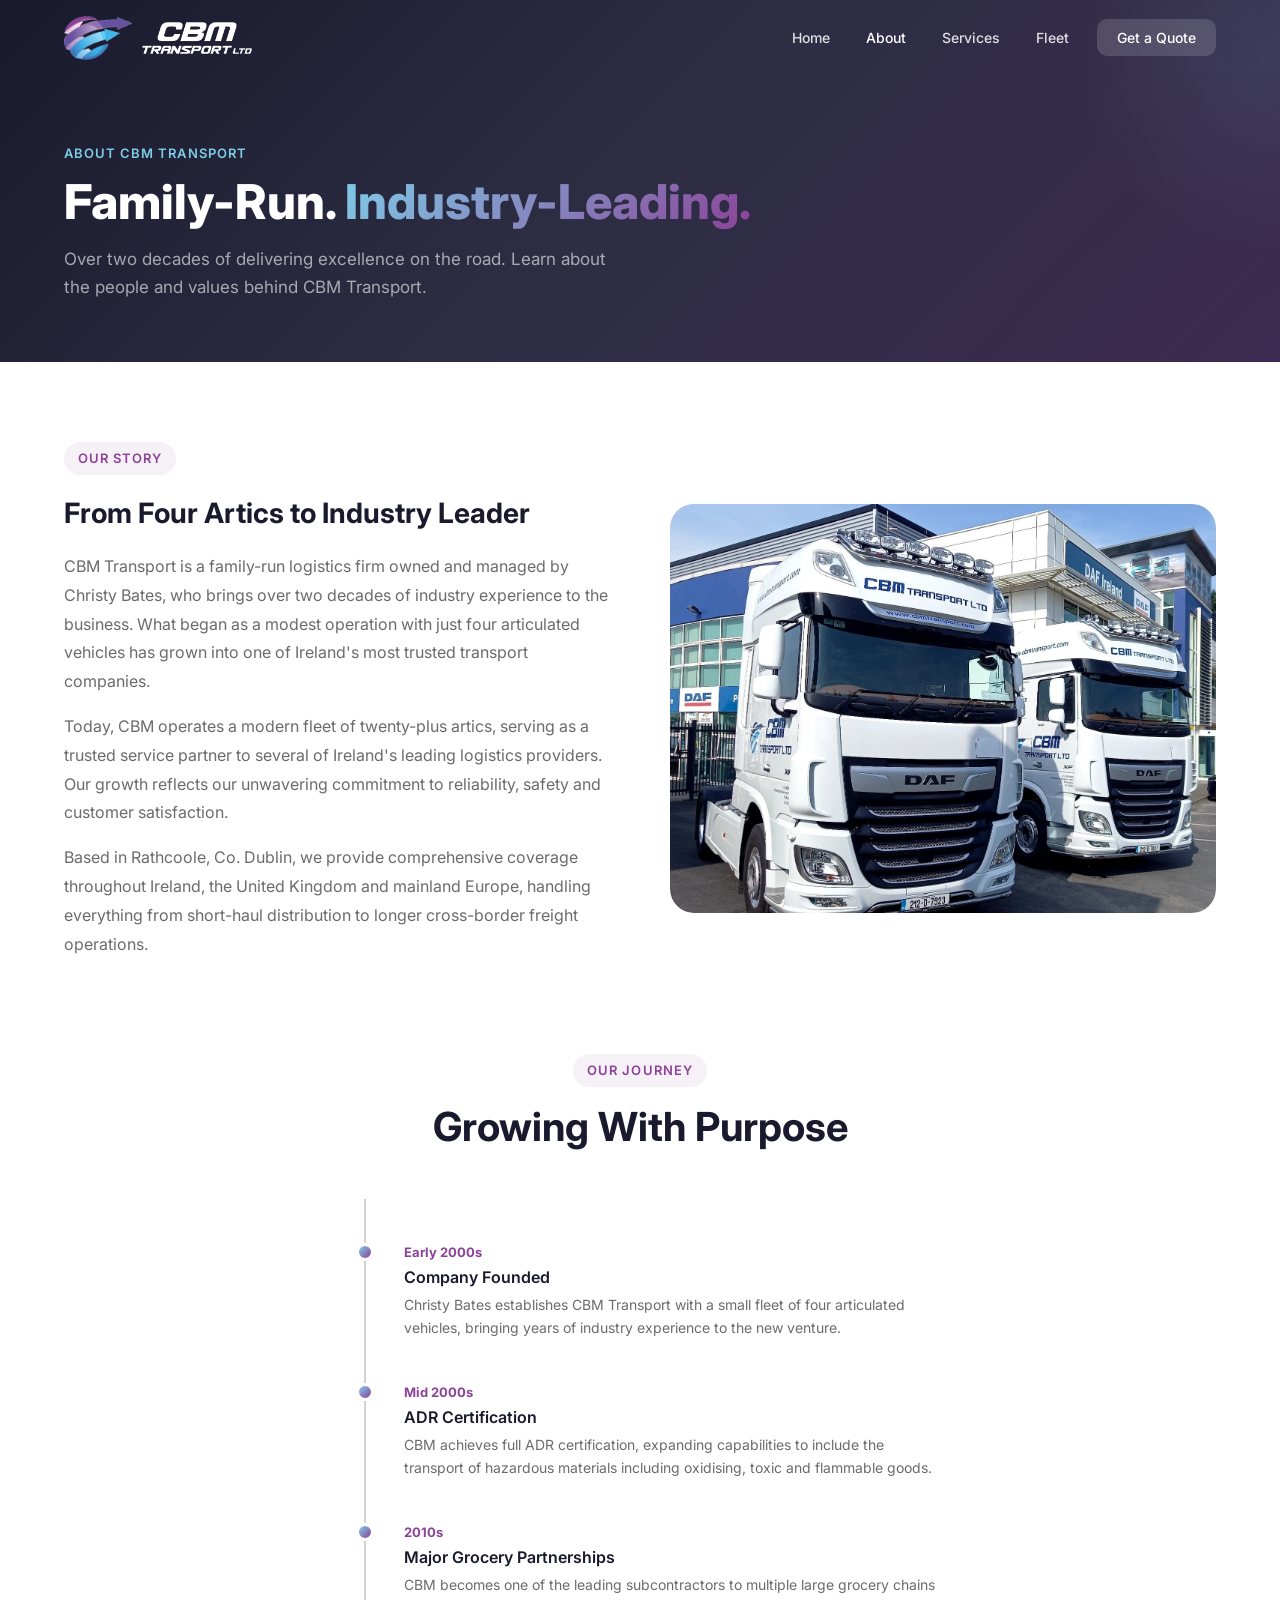
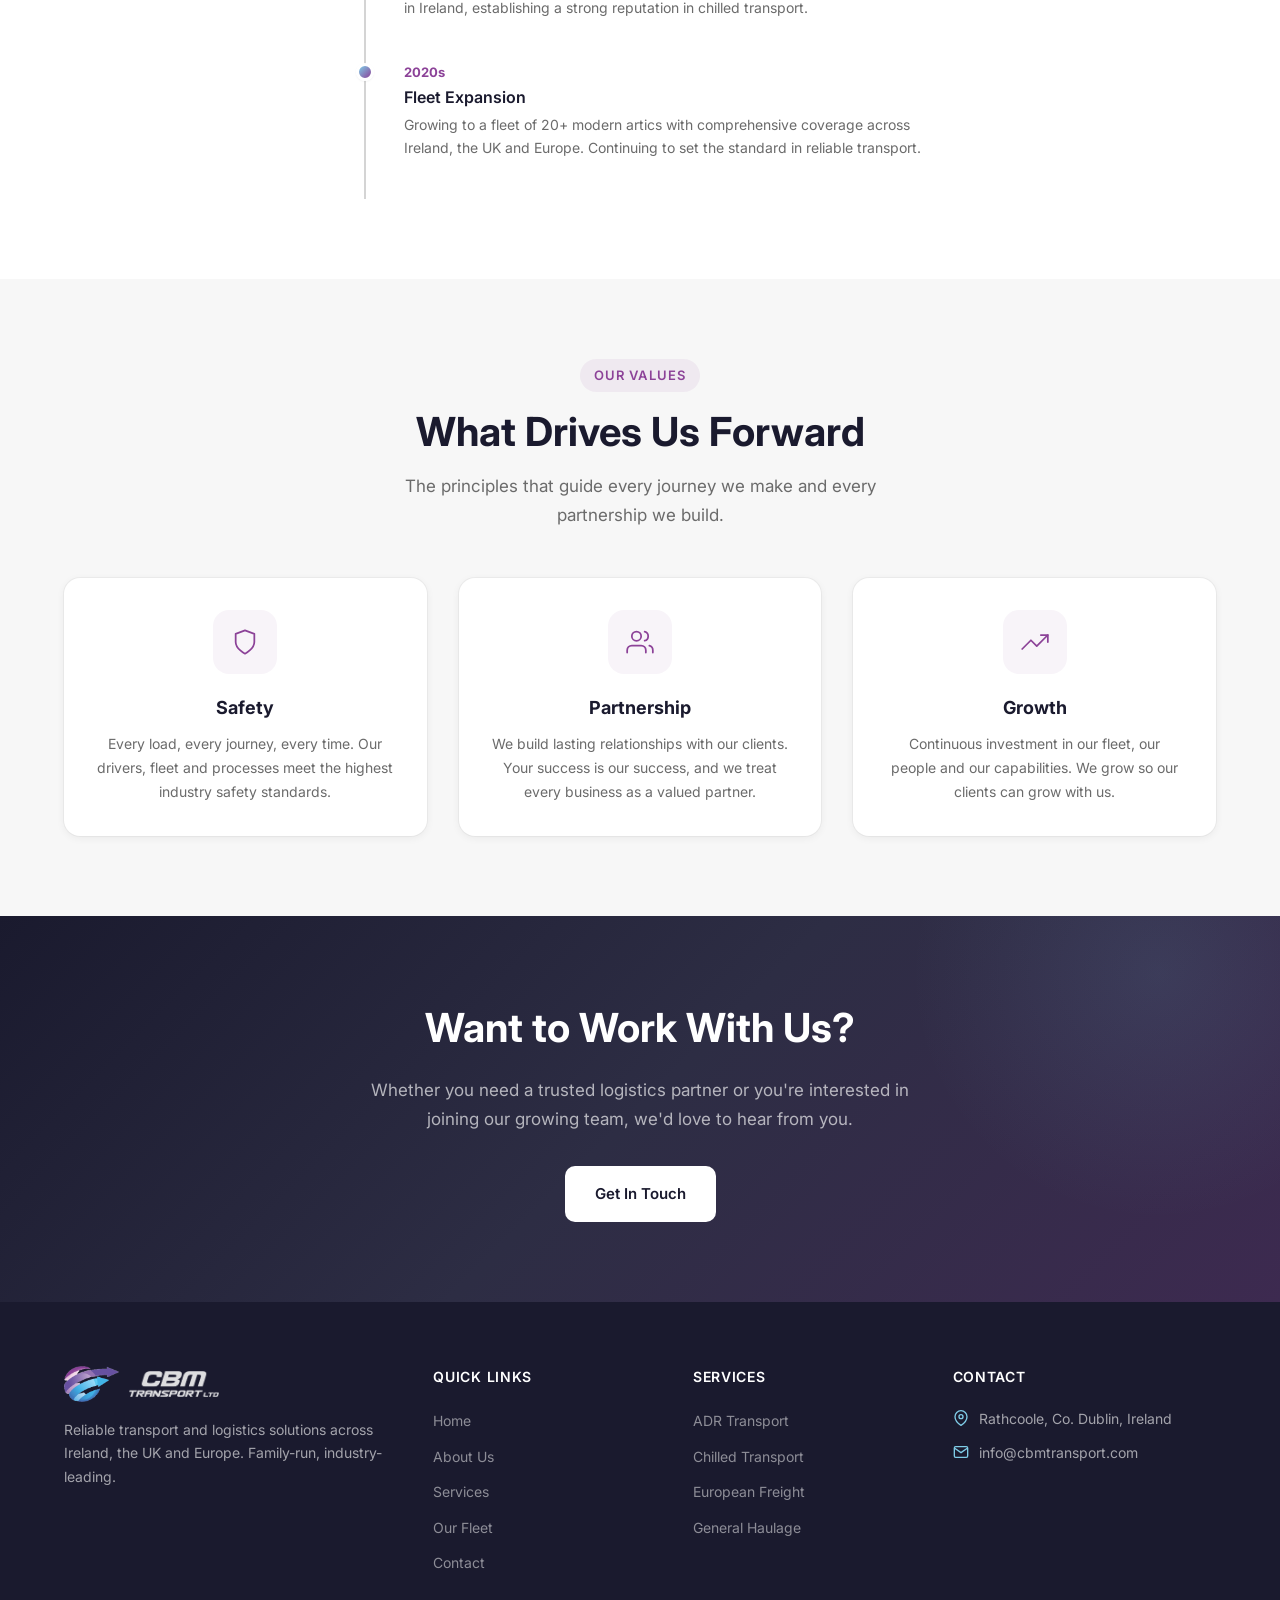
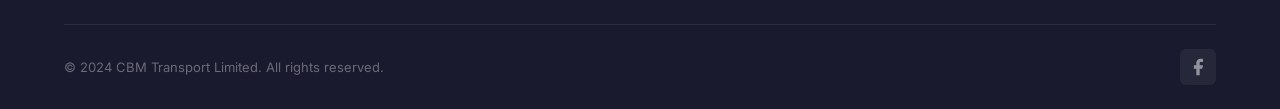
==== pages/about.html @ 42ff2edc "Initial commit — CBM Transport website Static site with homepage, about, services, fleet and contact" ====
<!DOCTYPE html>
<html lang="en">
<head>
    <meta charset="UTF-8">
    <meta name="viewport" content="width=device-width, initial-scale=1.0">
    <meta name="description" content="Learn about CBM Transport - a family-run Irish logistics company with over 20 years of experience in ADR, chilled and general freight transport.">
    <title>About Us | CBM Transport</title>
    <link rel="preconnect" href="https://fonts.googleapis.com">
    <link rel="preconnect" href="https://fonts.gstatic.com" crossorigin>
    <link href="https://fonts.googleapis.com/css2?family=Inter:wght@300;400;500;600;700;800&display=swap" rel="stylesheet">
    <link rel="stylesheet" href="../css/style.css">
    <link rel="icon" type="image/svg+xml" href="../images/favicon.svg">
</head>
<body>
    <!-- Navigation -->
    <header class="header" id="header">
        <div class="container">
            <nav class="nav">
                <a href="../index.html" class="nav__logo">
                    <img src="../images/logo-main.png" alt="CBM Transport Logo" class="nav__logo-icon-img">
                    <img src="../images/logo-header.png" alt="CBM Transport Ltd" class="nav__logo-text-img">
                </a>
                <button class="nav__toggle" id="navToggle" aria-label="Toggle navigation">
                    <span></span><span></span><span></span>
                </button>
                <ul class="nav__menu" id="navMenu">
                    <li><a href="../index.html" class="nav__link">Home</a></li>
                    <li><a href="about.html" class="nav__link active">About</a></li>
                    <li><a href="services.html" class="nav__link">Services</a></li>
                    <li><a href="fleet.html" class="nav__link">Fleet</a></li>
                    <li><a href="contact.html" class="nav__link nav__link--cta">Get a Quote</a></li>
                </ul>
            </nav>
        </div>
    </header>

    <!-- Page Header -->
    <section class="page-header">
        <div class="container">
            <div class="page-header__content">
                <span class="page-header__tag">About CBM Transport</span>
                <h1 class="page-header__title">Family-Run. <span class="text-gradient">Industry-Leading.</span></h1>
                <p class="page-header__desc">Over two decades of delivering excellence on the road. Learn about the people and values behind CBM Transport.</p>
            </div>
        </div>
    </section>

    <!-- Our Story -->
    <section class="about-section">
        <div class="container">
            <div class="about-story">
                <div class="about-story__text">
                    <span class="section-header__tag">Our Story</span>
                    <h3>From Four Artics to Industry Leader</h3>
                    <p>CBM Transport is a family-run logistics firm owned and managed by Christy Bates, who brings over two decades of industry experience to the business. What began as a modest operation with just four articulated vehicles has grown into one of Ireland's most trusted transport companies.</p>
                    <p>Today, CBM operates a modern fleet of twenty-plus artics, serving as a trusted service partner to several of Ireland's leading logistics providers. Our growth reflects our unwavering commitment to reliability, safety and customer satisfaction.</p>
                    <p>Based in Rathcoole, Co. Dublin, we provide comprehensive coverage throughout Ireland, the United Kingdom and mainland Europe, handling everything from short-haul distribution to longer cross-border freight operations.</p>
                </div>
                <div class="about-preview__visual">
                    <div class="about-preview__image-wrapper">
                        <img src="../images/fleet-truck.jpg" alt="CBM Transport DAF fleet trucks" class="about-preview__img">
                    </div>
                </div>
            </div>

            <!-- Timeline -->
            <div class="section-header section-header--center" style="margin-top: 40px;">
                <span class="section-header__tag">Our Journey</span>
                <h2 class="section-header__title">Growing With Purpose</h2>
            </div>
            <div class="timeline">
                <div class="timeline__item">
                    <div class="timeline__dot"></div>
                    <span class="timeline__year">Early 2000s</span>
                    <h4 class="timeline__title">Company Founded</h4>
                    <p class="timeline__desc">Christy Bates establishes CBM Transport with a small fleet of four articulated vehicles, bringing years of industry experience to the new venture.</p>
                </div>
                <div class="timeline__item">
                    <div class="timeline__dot"></div>
                    <span class="timeline__year">Mid 2000s</span>
                    <h4 class="timeline__title">ADR Certification</h4>
                    <p class="timeline__desc">CBM achieves full ADR certification, expanding capabilities to include the transport of hazardous materials including oxidising, toxic and flammable goods.</p>
                </div>
                <div class="timeline__item">
                    <div class="timeline__dot"></div>
                    <span class="timeline__year">2010s</span>
                    <h4 class="timeline__title">Major Grocery Partnerships</h4>
                    <p class="timeline__desc">CBM becomes one of the leading subcontractors to multiple large grocery chains in Ireland, establishing a strong reputation in chilled transport.</p>
                </div>
                <div class="timeline__item">
                    <div class="timeline__dot"></div>
                    <span class="timeline__year">2020s</span>
                    <h4 class="timeline__title">Fleet Expansion</h4>
                    <p class="timeline__desc">Growing to a fleet of 20+ modern artics with comprehensive coverage across Ireland, the UK and Europe. Continuing to set the standard in reliable transport.</p>
                </div>
            </div>
        </div>
    </section>

    <!-- Values -->
    <section class="about-values">
        <div class="container">
            <div class="section-header section-header--center">
                <span class="section-header__tag">Our Values</span>
                <h2 class="section-header__title">What Drives Us Forward</h2>
                <p class="section-header__desc">The principles that guide every journey we make and every partnership we build.</p>
            </div>
            <div class="about-values__grid">
                <div class="value-card">
                    <div class="value-card__icon">
                        <svg width="28" height="28" viewBox="0 0 24 24" fill="none" stroke="currentColor" stroke-width="1.5" stroke-linecap="round" stroke-linejoin="round">
                            <path d="M12 22s8-4 8-10V5l-8-3-8 3v7c0 6 8 10 8 10z"/>
                        </svg>
                    </div>
                    <h3 class="value-card__title">Safety</h3>
                    <p class="value-card__desc">Every load, every journey, every time. Our drivers, fleet and processes meet the highest industry safety standards.</p>
                </div>
                <div class="value-card">
                    <div class="value-card__icon">
                        <svg width="28" height="28" viewBox="0 0 24 24" fill="none" stroke="currentColor" stroke-width="1.5" stroke-linecap="round" stroke-linejoin="round">
                            <path d="M17 21v-2a4 4 0 0 0-4-4H5a4 4 0 0 0-4 4v2"/>
                            <circle cx="9" cy="7" r="4"/>
                            <path d="M23 21v-2a4 4 0 0 0-3-3.87"/>
                            <path d="M16 3.13a4 4 0 0 1 0 7.75"/>
                        </svg>
                    </div>
                    <h3 class="value-card__title">Partnership</h3>
                    <p class="value-card__desc">We build lasting relationships with our clients. Your success is our success, and we treat every business as a valued partner.</p>
                </div>
                <div class="value-card">
                    <div class="value-card__icon">
                        <svg width="28" height="28" viewBox="0 0 24 24" fill="none" stroke="currentColor" stroke-width="1.5" stroke-linecap="round" stroke-linejoin="round">
                            <polyline points="23 6 13.5 15.5 8.5 10.5 1 18"/>
                            <polyline points="17 6 23 6 23 12"/>
                        </svg>
                    </div>
                    <h3 class="value-card__title">Growth</h3>
                    <p class="value-card__desc">Continuous investment in our fleet, our people and our capabilities. We grow so our clients can grow with us.</p>
                </div>
            </div>
        </div>
    </section>

    <!-- CTA -->
    <section class="cta-banner">
        <div class="container">
            <div class="cta-banner__content">
                <h2 class="cta-banner__title">Want to Work With Us?</h2>
                <p class="cta-banner__desc">Whether you need a trusted logistics partner or you're interested in joining our growing team, we'd love to hear from you.</p>
                <div class="cta-banner__actions">
                    <a href="contact.html" class="btn btn--white">Get In Touch</a>
                </div>
            </div>
        </div>
    </section>

    <!-- Footer -->
    <footer class="footer">
        <div class="container">
            <div class="footer__grid">
                <div class="footer__brand">
                    <a href="../index.html" class="footer__logo">
                        <img src="../images/logo-main.png" alt="CBM Transport Logo" class="footer__logo-icon-img">
                        <img src="../images/logo-header.png" alt="CBM Transport Ltd" class="footer__logo-text-img">
                    </a>
                    <p class="footer__tagline">Reliable transport and logistics solutions across Ireland, the UK and Europe. Family-run, industry-leading.</p>
                </div>
                <div class="footer__links">
                    <h4 class="footer__heading">Quick Links</h4>
                    <ul>
                        <li><a href="../index.html">Home</a></li>
                        <li><a href="about.html">About Us</a></li>
                        <li><a href="services.html">Services</a></li>
                        <li><a href="fleet.html">Our Fleet</a></li>
                        <li><a href="contact.html">Contact</a></li>
                    </ul>
                </div>
                <div class="footer__links">
                    <h4 class="footer__heading">Services</h4>
                    <ul>
                        <li><a href="services.html">ADR Transport</a></li>
                        <li><a href="services.html">Chilled Transport</a></li>
                        <li><a href="services.html">European Freight</a></li>
                        <li><a href="services.html">General Haulage</a></li>
                    </ul>
                </div>
                <div class="footer__contact">
                    <h4 class="footer__heading">Contact</h4>
                    <ul>
                        <li>
                            <svg width="16" height="16" viewBox="0 0 24 24" fill="none" stroke="currentColor" stroke-width="2"><path d="M21 10c0 7-9 13-9 13s-9-6-9-13a9 9 0 0 1 18 0z"/><circle cx="12" cy="10" r="3"/></svg>
                            <span>Rathcoole, Co. Dublin, Ireland</span>
                        </li>
                        <li>
                            <svg width="16" height="16" viewBox="0 0 24 24" fill="none" stroke="currentColor" stroke-width="2"><path d="M4 4h16c1.1 0 2 .9 2 2v12c0 1.1-.9 2-2 2H4c-1.1 0-2-.9-2-2V6c0-1.1.9-2 2-2z"/><polyline points="22,6 12,13 2,6"/></svg>
                            <span>info@cbmtransport.com</span>
                        </li>
                    </ul>
                </div>
            </div>
            <div class="footer__bottom">
                <p>&copy; 2024 CBM Transport Limited. All rights reserved.</p>
                <div class="footer__social">
                    <a href="https://www.facebook.com/p/CBM-transport-ltd-100067966658637/" target="_blank" rel="noopener" aria-label="Facebook">
                        <svg width="20" height="20" viewBox="0 0 24 24" fill="currentColor"><path d="M18 2h-3a5 5 0 0 0-5 5v3H7v4h3v8h4v-8h3l1-4h-4V7a1 1 0 0 1 1-1h3z"/></svg>
                    </a>
                </div>
            </div>
        </div>
    </footer>

    <script src="../js/main.js"></script>
</body>
</html>
---- css/style.css ----
/* ============================================
   CBM Transport - Modern Website Styles
   Color Palette: Blues (#7FCCE7) + Purple (#8C4298)
   ============================================ */

/* --- CSS Custom Properties --- */
:root {
    --color-primary: #7FCCE7;
    --color-primary-dark: #5BB8D6;
    --color-primary-light: #A8DCF0;
    --color-secondary: #8C4298;
    --color-secondary-dark: #6E3478;
    --color-secondary-light: #A85DB5;
    --color-dark: #1A1A2E;
    --color-dark-lighter: #2D2D44;
    --color-gray-900: #1a1a1a;
    --color-gray-800: #2d2d2d;
    --color-gray-700: #404040;
    --color-gray-600: #525252;
    --color-gray-500: #6b6b6b;
    --color-gray-400: #8a8a8a;
    --color-gray-300: #b0b0b0;
    --color-gray-200: #d4d4d4;
    --color-gray-100: #ededed;
    --color-gray-50: #f7f7f7;
    --color-white: #ffffff;
    --color-success: #22c55e;
    --color-warning: #f59e0b;
    --gradient-primary: linear-gradient(135deg, var(--color-primary) 0%, var(--color-secondary) 100%);
    --gradient-hero: linear-gradient(135deg, #1A1A2E 0%, #2D2D44 50%, #3D2A50 100%);
    --shadow-sm: 0 1px 2px rgba(0,0,0,0.05);
    --shadow-md: 0 4px 6px -1px rgba(0,0,0,0.07), 0 2px 4px -2px rgba(0,0,0,0.05);
    --shadow-lg: 0 10px 15px -3px rgba(0,0,0,0.08), 0 4px 6px -4px rgba(0,0,0,0.05);
    --shadow-xl: 0 20px 25px -5px rgba(0,0,0,0.08), 0 8px 10px -6px rgba(0,0,0,0.04);
    --shadow-card: 0 0 0 1px rgba(0,0,0,0.04), 0 2px 8px rgba(0,0,0,0.06);
    --radius-sm: 6px;
    --radius-md: 10px;
    --radius-lg: 16px;
    --radius-xl: 24px;
    --radius-full: 9999px;
    --font-family: 'Inter', -apple-system, BlinkMacSystemFont, 'Segoe UI', sans-serif;
    --transition-fast: 150ms ease;
    --transition-base: 250ms ease;
    --transition-slow: 400ms ease;
}

/* --- Reset & Base --- */
*, *::before, *::after {
    margin: 0;
    padding: 0;
    box-sizing: border-box;
}

html {
    scroll-behavior: smooth;
    -webkit-font-smoothing: antialiased;
    -moz-osx-font-smoothing: grayscale;
}

body {
    font-family: var(--font-family);
    font-size: 16px;
    line-height: 1.6;
    color: var(--color-gray-700);
    background: var(--color-white);
    overflow-x: hidden;
}

img {
    max-width: 100%;
    height: auto;
    display: block;
}

a {
    text-decoration: none;
    color: inherit;
    transition: color var(--transition-fast);
}

ul {
    list-style: none;
}

.container {
    width: 100%;
    max-width: 1200px;
    margin: 0 auto;
    padding: 0 24px;
}

/* --- Utility --- */
.text-gradient {
    background: var(--gradient-primary);
    -webkit-background-clip: text;
    -webkit-text-fill-color: transparent;
    background-clip: text;
}

.section-header {
    margin-bottom: 48px;
}

.section-header--center {
    text-align: center;
}

.section-header__tag {
    display: inline-block;
    font-size: 13px;
    font-weight: 600;
    letter-spacing: 0.08em;
    text-transform: uppercase;
    color: var(--color-secondary);
    background: rgba(140, 66, 152, 0.08);
    padding: 6px 14px;
    border-radius: var(--radius-full);
    margin-bottom: 16px;
}

.section-header__title {
    font-size: clamp(28px, 4vw, 40px);
    font-weight: 700;
    color: var(--color-dark);
    line-height: 1.2;
    margin-bottom: 16px;
}

.section-header__desc {
    font-size: 17px;
    color: var(--color-gray-500);
    max-width: 560px;
    line-height: 1.7;
}

.section-header--center .section-header__desc {
    margin: 0 auto;
}

/* --- Buttons --- */
.btn {
    display: inline-flex;
    align-items: center;
    justify-content: center;
    gap: 8px;
    padding: 14px 28px;
    font-family: var(--font-family);
    font-size: 15px;
    font-weight: 600;
    border-radius: var(--radius-md);
    border: 2px solid transparent;
    cursor: pointer;
    transition: all var(--transition-base);
    white-space: nowrap;
}

.btn--primary {
    background: var(--gradient-primary);
    color: var(--color-white);
    box-shadow: 0 4px 15px rgba(127, 204, 231, 0.3);
}

.btn--primary:hover {
    transform: translateY(-2px);
    box-shadow: 0 6px 20px rgba(127, 204, 231, 0.4);
}

.btn--outline {
    background: transparent;
    color: var(--color-white);
    border-color: rgba(255,255,255,0.3);
}

.btn--outline:hover {
    background: rgba(255,255,255,0.1);
    border-color: rgba(255,255,255,0.5);
}

.btn--white {
    background: var(--color-white);
    color: var(--color-dark);
}

.btn--white:hover {
    transform: translateY(-2px);
    box-shadow: 0 6px 20px rgba(255,255,255,0.3);
}

.btn--outline-white {
    background: transparent;
    color: var(--color-white);
    border-color: rgba(255,255,255,0.4);
}

.btn--outline-white:hover {
    background: rgba(255,255,255,0.1);
    border-color: var(--color-white);
}

.btn--secondary {
    background: var(--color-gray-50);
    color: var(--color-dark);
    border-color: var(--color-gray-200);
}

.btn--secondary:hover {
    background: var(--color-gray-100);
    border-color: var(--color-gray-300);
}

/* --- Header / Nav --- */
.header {
    position: fixed;
    top: 0;
    left: 0;
    width: 100%;
    z-index: 1000;
    padding: 16px 0;
    transition: all var(--transition-base);
}

.header--scrolled {
    background: rgba(255,255,255,0.95);
    backdrop-filter: blur(12px);
    -webkit-backdrop-filter: blur(12px);
    box-shadow: var(--shadow-md);
    padding: 10px 0;
}

.header--scrolled .nav__link {
    color: var(--color-gray-700);
}

.header--scrolled .nav__link:hover,
.header--scrolled .nav__link.active {
    color: var(--color-secondary);
}

.header--scrolled .nav__link--cta {
    background: var(--gradient-primary);
    color: var(--color-white) !important;
}

.header--scrolled .nav__logo-name,
.header--scrolled .nav__logo-tagline {
    color: var(--color-dark);
}


.nav {
    display: flex;
    align-items: center;
    justify-content: space-between;
}

.nav__logo {
    display: flex;
    align-items: center;
    gap: 10px;
}

.nav__logo-text {
    display: flex;
    flex-direction: column;
    line-height: 1.1;
}

.nav__logo-name {
    font-size: 22px;
    font-weight: 800;
    color: var(--color-white);
    letter-spacing: -0.02em;
    transition: color var(--transition-base);
}

.nav__logo-tagline {
    font-size: 12px;
    font-weight: 500;
    color: rgba(255,255,255,0.7);
    letter-spacing: 0.05em;
    text-transform: uppercase;
    transition: color var(--transition-base);
}

/* Image-based logos */
.nav__logo-icon-img {
    height: 44px;
    width: auto;
    transition: filter var(--transition-base);
}

.nav__logo-text-img {
    height: 32px;
    width: auto;
    filter: brightness(0) invert(1);
    transition: filter var(--transition-base);
}

.header--scrolled .nav__logo-text-img {
    filter: none;
}

.header--scrolled .nav__logo-icon-img {
    filter: none;
}

.footer__logo {
    display: flex;
    align-items: center;
    gap: 10px;
    margin-bottom: 16px;
}

.footer__logo-icon-img {
    height: 36px;
    width: auto;
}

.footer__logo-text-img {
    height: 26px;
    width: auto;
    filter: brightness(0) invert(1);
    opacity: 0.85;
}

/* About preview real image */
.about-preview__img {
    width: 100%;
    height: 100%;
    object-fit: cover;
    border-radius: var(--radius-xl);
}

.nav__menu {
    display: flex;
    align-items: center;
    gap: 4px;
}

.nav__link {
    padding: 8px 16px;
    font-size: 14px;
    font-weight: 500;
    color: rgba(255,255,255,0.85);
    border-radius: var(--radius-sm);
    transition: all var(--transition-fast);
}

.nav__link:hover,
.nav__link.active {
    color: var(--color-white);
}

.nav__link--cta {
    background: rgba(255,255,255,0.15);
    color: var(--color-white);
    margin-left: 8px;
    padding: 10px 20px;
    border-radius: var(--radius-md);
}

.nav__link--cta:hover {
    background: rgba(255,255,255,0.25);
}

.nav__toggle {
    display: none;
    flex-direction: column;
    gap: 5px;
    background: none;
    border: none;
    cursor: pointer;
    padding: 4px;
}

.nav__toggle span {
    display: block;
    width: 24px;
    height: 2px;
    background: var(--color-white);
    border-radius: 2px;
    transition: all var(--transition-fast);
}

.header--scrolled .nav__toggle span {
    background: var(--color-dark);
}

/* --- Hero --- */
.hero {
    position: relative;
    min-height: 100vh;
    display: flex;
    align-items: center;
    padding: 120px 0 80px;
    overflow: hidden;
}

.hero__bg {
    position: absolute;
    inset: 0;
    z-index: 0;
}

.hero__gradient {
    position: absolute;
    inset: 0;
    background: var(--gradient-hero);
}

.hero__gradient::before {
    content: '';
    position: absolute;
    top: -50%;
    right: -20%;
    width: 600px;
    height: 600px;
    background: radial-gradient(circle, rgba(127,204,231,0.15) 0%, transparent 70%);
    border-radius: 50%;
}

.hero__gradient::after {
    content: '';
    position: absolute;
    bottom: -30%;
    left: -10%;
    width: 500px;
    height: 500px;
    background: radial-gradient(circle, rgba(140,66,152,0.12) 0%, transparent 70%);
    border-radius: 50%;
}

/* Photo-background hero variant */
.hero--photo {
    min-height: 100vh;
    display: flex;
    align-items: center;
    justify-content: center;
    padding: 100px 0 80px;
}

.hero--photo .hero__bg {
    position: absolute;
    inset: 0;
    z-index: 0;
}

.hero__bg-img {
    width: 100%;
    height: 100%;
    object-fit: cover;
    object-position: center 40%;
}

.hero__overlay {
    position: absolute;
    inset: 0;
    background:
        linear-gradient(
            to bottom,
            rgba(10, 10, 30, 0.82) 0%,
            rgba(10, 10, 30, 0.70) 40%,
            rgba(10, 10, 30, 0.88) 100%
        ),
        linear-gradient(
            135deg,
            rgba(140, 66, 152, 0.15) 0%,
            rgba(127, 204, 231, 0.10) 50%,
            rgba(140, 66, 152, 0.12) 100%
        );
}

/* Centred hero layout */
.hero__center-wrap {
    position: relative;
    z-index: 1;
    display: flex;
    flex-direction: column;
    align-items: center;
    text-align: center;
    width: 100%;
    max-width: 720px;
    margin: 0 auto;
    padding: 0 24px;
}

.hero__branding {
    display: flex;
    align-items: center;
    gap: 20px;
    margin-bottom: 28px;
    animation: fadeInUp 0.8s ease forwards;
}

.hero__logo-icon {
    height: 90px;
    width: auto;
    filter: drop-shadow(0 4px 20px rgba(0,0,0,0.3));
}

.hero__logo-text {
    height: 56px;
    width: auto;
    filter: brightness(0) invert(1) drop-shadow(0 4px 20px rgba(0,0,0,0.3));
}

.hero__divider {
    width: 60px;
    height: 3px;
    background: linear-gradient(90deg, var(--color-primary), var(--color-secondary));
    border-radius: 2px;
    margin-bottom: 28px;
    animation: fadeInUp 0.8s 0.1s ease both;
}

.hero__headline {
    font-size: clamp(28px, 3.8vw, 48px);
    font-weight: 800;
    color: var(--color-white);
    line-height: 1.15;
    letter-spacing: -0.02em;
    margin-bottom: 14px;
    animation: fadeInUp 0.8s 0.2s ease both;
}

.hero__route {
    font-size: 17px;
    font-weight: 600;
    letter-spacing: 0.18em;
    text-transform: uppercase;
    color: var(--color-primary);
    margin-bottom: 18px;
    animation: fadeInUp 0.8s 0.3s ease both;
}

.hero__tagline {
    font-size: 16px;
    color: rgba(255,255,255,0.6);
    line-height: 1.7;
    max-width: 560px;
    margin-bottom: 36px;
    animation: fadeInUp 0.8s 0.4s ease both;
}

.hero__buttons {
    display: flex;
    gap: 14px;
    justify-content: center;
    flex-wrap: wrap;
    animation: fadeInUp 0.8s 0.55s ease both;
}

.btn--lg {
    padding: 16px 36px;
    font-size: 16px;
}

/* Original grid hero (kept for reuse) */
.hero__content {
    position: relative;
    z-index: 1;
    display: grid;
    grid-template-columns: 1fr 1fr;
    gap: 60px;
    align-items: center;
}

.hero__badge {
    display: inline-block;
    font-size: 13px;
    font-weight: 600;
    letter-spacing: 0.05em;
    color: var(--color-primary);
    background: rgba(127,204,231,0.12);
    padding: 8px 16px;
    border-radius: var(--radius-full);
    margin-bottom: 24px;
}

.hero__title {
    font-size: clamp(36px, 5vw, 56px);
    font-weight: 800;
    color: var(--color-white);
    line-height: 1.1;
    letter-spacing: -0.02em;
    margin-bottom: 20px;
}

.hero__subtitle {
    font-size: 17px;
    color: rgba(255,255,255,0.65);
    line-height: 1.7;
    margin-bottom: 32px;
    max-width: 480px;
}

.hero__actions {
    display: flex;
    gap: 12px;
    flex-wrap: wrap;
}

/* Hero Scroll Indicator */
.hero__scroll {
    position: absolute;
    bottom: 30px;
    left: 50%;
    transform: translateX(-50%);
    display: flex;
    flex-direction: column;
    align-items: center;
    gap: 8px;
    z-index: 1;
}

.hero__scroll span {
    font-size: 11px;
    font-weight: 500;
    letter-spacing: 0.1em;
    text-transform: uppercase;
    color: rgba(255,255,255,0.4);
}

.hero__scroll-line {
    width: 1px;
    height: 40px;
    background: linear-gradient(to bottom, rgba(255,255,255,0.4), transparent);
    animation: scrollPulse 2s ease-in-out infinite;
}

@keyframes scrollPulse {
    0%, 100% { opacity: 0.4; transform: scaleY(1); }
    50% { opacity: 1; transform: scaleY(1.2); }
}

@keyframes fadeInRight {
    from { opacity: 0; transform: translateX(30px); }
    to { opacity: 1; transform: translateX(0); }
}

@keyframes fadeInUp {
    from { opacity: 0; transform: translateY(20px); }
    to { opacity: 1; transform: translateY(0); }
}

/* --- Stats --- */
.stats {
    padding: 60px 0;
    background: var(--color-gray-50);
    border-bottom: 1px solid var(--color-gray-100);
}

.stats__grid {
    display: grid;
    grid-template-columns: repeat(4, 1fr);
    gap: 32px;
    text-align: center;
}

.stats__item {
    padding: 16px;
}

.stats__number {
    font-size: clamp(36px, 4vw, 48px);
    font-weight: 800;
    color: var(--color-dark);
    line-height: 1;
}

.stats__suffix {
    font-size: clamp(24px, 3vw, 36px);
    font-weight: 700;
    color: var(--color-secondary);
}

.stats__label {
    display: block;
    margin-top: 8px;
    font-size: 14px;
    font-weight: 500;
    color: var(--color-gray-500);
    text-transform: uppercase;
    letter-spacing: 0.05em;
}

/* --- Services Preview --- */
.services-preview {
    padding: 100px 0;
}

.services-preview__grid {
    display: grid;
    grid-template-columns: repeat(4, 1fr);
    gap: 24px;
}

.service-card {
    background: var(--color-white);
    border: 1px solid var(--color-gray-100);
    border-radius: var(--radius-lg);
    padding: 32px 24px;
    transition: all var(--transition-base);
    position: relative;
    overflow: hidden;
}

.service-card::before {
    content: '';
    position: absolute;
    top: 0;
    left: 0;
    right: 0;
    height: 3px;
    background: var(--gradient-primary);
    transform: scaleX(0);
    transform-origin: left;
    transition: transform var(--transition-base);
}

.service-card:hover {
    transform: translateY(-4px);
    box-shadow: var(--shadow-xl);
    border-color: transparent;
}

.service-card:hover::before {
    transform: scaleX(1);
}

.service-card__icon {
    width: 56px;
    height: 56px;
    display: flex;
    align-items: center;
    justify-content: center;
    background: rgba(140, 66, 152, 0.06);
    border-radius: var(--radius-md);
    color: var(--color-secondary);
    margin-bottom: 20px;
}

.service-card__title {
    font-size: 18px;
    font-weight: 700;
    color: var(--color-dark);
    margin-bottom: 10px;
}

.service-card__desc {
    font-size: 14px;
    color: var(--color-gray-500);
    line-height: 1.7;
    margin-bottom: 16px;
}

.service-card__link {
    font-size: 14px;
    font-weight: 600;
    color: var(--color-secondary);
    display: inline-flex;
    align-items: center;
    gap: 4px;
}

.service-card__link:hover {
    color: var(--color-secondary-dark);
    gap: 8px;
}

.services-preview__cta {
    text-align: center;
    margin-top: 48px;
}

/* --- About Preview --- */
.about-preview {
    padding: 100px 0;
    background: var(--color-gray-50);
}

.about-preview__grid {
    display: grid;
    grid-template-columns: 1fr 1fr;
    gap: 80px;
    align-items: center;
}

.about-preview__title {
    font-size: clamp(28px, 3.5vw, 38px);
    font-weight: 700;
    color: var(--color-dark);
    line-height: 1.2;
    margin-bottom: 20px;
}

.about-preview__text {
    font-size: 16px;
    color: var(--color-gray-500);
    line-height: 1.8;
    margin-bottom: 16px;
}

.about-preview__features {
    display: grid;
    grid-template-columns: 1fr 1fr;
    gap: 12px;
    margin: 28px 0 32px;
}

.about-preview__feature {
    display: flex;
    align-items: center;
    gap: 8px;
    font-size: 14px;
    font-weight: 500;
    color: var(--color-dark);
}

.about-preview__feature svg {
    color: var(--color-success);
    flex-shrink: 0;
}

.about-preview__visual {
    position: relative;
}

.about-preview__image-wrapper {
    border-radius: var(--radius-xl);
    overflow: hidden;
    aspect-ratio: 4/3;
    background: var(--color-gray-200);
}

.about-preview__placeholder {
    width: 100%;
    height: 100%;
    display: flex;
    flex-direction: column;
    align-items: center;
    justify-content: center;
    gap: 12px;
    color: var(--color-gray-400);
    font-size: 14px;
    background: linear-gradient(135deg, var(--color-gray-100) 0%, var(--color-gray-200) 100%);
}

.about-preview__accent-card {
    position: absolute;
    bottom: -20px;
    right: -20px;
    background: var(--gradient-primary);
    color: var(--color-white);
    padding: 24px 32px;
    border-radius: var(--radius-lg);
    box-shadow: var(--shadow-xl);
    text-align: center;
}

.about-preview__accent-number {
    display: block;
    font-size: 36px;
    font-weight: 800;
    line-height: 1;
}

.about-preview__accent-text {
    display: block;
    font-size: 13px;
    font-weight: 500;
    opacity: 0.9;
    margin-top: 4px;
}

/* --- Why Choose Us --- */
.why-us {
    padding: 100px 0;
}

.why-us__grid {
    display: grid;
    grid-template-columns: repeat(3, 1fr);
    gap: 32px;
}

.why-us__item {
    text-align: center;
    padding: 32px 24px;
}

.why-us__icon {
    width: 64px;
    height: 64px;
    display: inline-flex;
    align-items: center;
    justify-content: center;
    background: rgba(127, 204, 231, 0.08);
    border-radius: var(--radius-lg);
    color: var(--color-primary-dark);
    margin-bottom: 20px;
}

.why-us__title {
    font-size: 18px;
    font-weight: 700;
    color: var(--color-dark);
    margin-bottom: 10px;
}

.why-us__desc {
    font-size: 14px;
    color: var(--color-gray-500);
    line-height: 1.7;
}

/* --- CTA Banner --- */
.cta-banner {
    padding: 80px 0;
    background: var(--gradient-hero);
    position: relative;
    overflow: hidden;
}

.cta-banner::before {
    content: '';
    position: absolute;
    top: -50%;
    right: -10%;
    width: 500px;
    height: 500px;
    background: radial-gradient(circle, rgba(127,204,231,0.1) 0%, transparent 70%);
    border-radius: 50%;
}

.cta-banner__content {
    text-align: center;
    position: relative;
    z-index: 1;
}

.cta-banner__title {
    font-size: clamp(28px, 4vw, 40px);
    font-weight: 700;
    color: var(--color-white);
    margin-bottom: 16px;
}

.cta-banner__desc {
    font-size: 17px;
    color: rgba(255,255,255,0.65);
    max-width: 560px;
    margin: 0 auto 32px;
    line-height: 1.7;
}

.cta-banner__actions {
    display: flex;
    justify-content: center;
    gap: 12px;
    flex-wrap: wrap;
}

/* --- Footer --- */
.footer {
    background: var(--color-dark);
    padding: 64px 0 0;
    color: rgba(255,255,255,0.6);
}

.footer__grid {
    display: grid;
    grid-template-columns: 1.5fr 1fr 1fr 1.2fr;
    gap: 40px;
    padding-bottom: 48px;
    border-bottom: 1px solid rgba(255,255,255,0.08);
}

.footer__logo {
    display: flex;
    align-items: center;
    gap: 10px;
    margin-bottom: 16px;
}

.footer__tagline {
    font-size: 14px;
    line-height: 1.7;
}

.footer__heading {
    font-size: 14px;
    font-weight: 600;
    color: var(--color-white);
    text-transform: uppercase;
    letter-spacing: 0.05em;
    margin-bottom: 20px;
}

.footer__links ul {
    display: flex;
    flex-direction: column;
    gap: 10px;
}

.footer__links a {
    font-size: 14px;
    color: rgba(255,255,255,0.5);
    transition: color var(--transition-fast);
}

.footer__links a:hover {
    color: var(--color-primary);
}

.footer__contact ul {
    display: flex;
    flex-direction: column;
    gap: 12px;
}

.footer__contact li {
    display: flex;
    align-items: flex-start;
    gap: 10px;
    font-size: 14px;
}

.footer__contact svg {
    flex-shrink: 0;
    margin-top: 2px;
    color: var(--color-primary);
}

.footer__bottom {
    display: flex;
    align-items: center;
    justify-content: space-between;
    padding: 24px 0;
    font-size: 13px;
    color: rgba(255,255,255,0.35);
}

.footer__social {
    display: flex;
    gap: 12px;
}

.footer__social a {
    width: 36px;
    height: 36px;
    display: flex;
    align-items: center;
    justify-content: center;
    border-radius: var(--radius-sm);
    background: rgba(255,255,255,0.06);
    color: rgba(255,255,255,0.5);
    transition: all var(--transition-fast);
}

.footer__social a:hover {
    background: var(--gradient-primary);
    color: var(--color-white);
}

/* --- Page Header (for subpages) --- */
.page-header {
    padding: 140px 0 60px;
    background: var(--gradient-hero);
    position: relative;
    overflow: hidden;
}

.page-header::before {
    content: '';
    position: absolute;
    top: -40%;
    right: -15%;
    width: 400px;
    height: 400px;
    background: radial-gradient(circle, rgba(127,204,231,0.1) 0%, transparent 70%);
    border-radius: 50%;
}

.page-header__content {
    position: relative;
    z-index: 1;
}

.page-header__tag {
    display: inline-block;
    font-size: 13px;
    font-weight: 600;
    letter-spacing: 0.08em;
    text-transform: uppercase;
    color: var(--color-primary);
    margin-bottom: 12px;
}

.page-header__title {
    font-size: clamp(32px, 4vw, 48px);
    font-weight: 800;
    color: var(--color-white);
    line-height: 1.1;
    margin-bottom: 16px;
}

.page-header__desc {
    font-size: 17px;
    color: rgba(255,255,255,0.6);
    max-width: 560px;
    line-height: 1.7;
}

/* --- Contact Form Styles --- */
.contact-section {
    padding: 80px 0;
}

.contact-grid {
    display: grid;
    grid-template-columns: 1fr 1.2fr;
    gap: 60px;
}

.contact-info__item {
    display: flex;
    gap: 16px;
    margin-bottom: 28px;
}

.contact-info__icon {
    width: 48px;
    height: 48px;
    display: flex;
    align-items: center;
    justify-content: center;
    background: rgba(140, 66, 152, 0.06);
    border-radius: var(--radius-md);
    color: var(--color-secondary);
    flex-shrink: 0;
}

.contact-info__label {
    font-size: 12px;
    font-weight: 600;
    text-transform: uppercase;
    letter-spacing: 0.05em;
    color: var(--color-gray-400);
    margin-bottom: 4px;
}

.contact-info__value {
    font-size: 16px;
    font-weight: 500;
    color: var(--color-dark);
}

.contact-form {
    background: var(--color-white);
    border: 1px solid var(--color-gray-100);
    border-radius: var(--radius-xl);
    padding: 40px;
    box-shadow: var(--shadow-lg);
}

.form-row {
    display: grid;
    grid-template-columns: 1fr 1fr;
    gap: 16px;
}

.form-group {
    margin-bottom: 20px;
}

.form-group label {
    display: block;
    font-size: 13px;
    font-weight: 600;
    color: var(--color-gray-700);
    margin-bottom: 6px;
}

.form-group input,
.form-group select,
.form-group textarea {
    width: 100%;
    padding: 12px 16px;
    font-family: var(--font-family);
    font-size: 14px;
    color: var(--color-dark);
    background: var(--color-gray-50);
    border: 1px solid var(--color-gray-200);
    border-radius: var(--radius-md);
    transition: all var(--transition-fast);
    outline: none;
}

.form-group input:focus,
.form-group select:focus,
.form-group textarea:focus {
    border-color: var(--color-primary);
    box-shadow: 0 0 0 3px rgba(127, 204, 231, 0.15);
    background: var(--color-white);
}

.form-group textarea {
    min-height: 120px;
    resize: vertical;
}

/* --- Fleet Page --- */
.fleet-section {
    padding: 80px 0;
}

.fleet-grid {
    display: grid;
    grid-template-columns: repeat(3, 1fr);
    gap: 24px;
}

.fleet-card {
    background: var(--color-white);
    border: 1px solid var(--color-gray-100);
    border-radius: var(--radius-lg);
    overflow: hidden;
    transition: all var(--transition-base);
}

.fleet-card:hover {
    transform: translateY(-4px);
    box-shadow: var(--shadow-xl);
}

.fleet-card__image {
    aspect-ratio: 16/10;
    background: linear-gradient(135deg, var(--color-gray-100) 0%, var(--color-gray-200) 100%);
    display: flex;
    align-items: center;
    justify-content: center;
    color: var(--color-gray-400);
}

.fleet-card__body {
    padding: 24px;
}

.fleet-card__title {
    font-size: 18px;
    font-weight: 700;
    color: var(--color-dark);
    margin-bottom: 8px;
}

.fleet-card__desc {
    font-size: 14px;
    color: var(--color-gray-500);
    line-height: 1.6;
    margin-bottom: 16px;
}

.fleet-card__specs {
    display: flex;
    flex-wrap: wrap;
    gap: 8px;
}

.fleet-card__spec {
    font-size: 12px;
    font-weight: 500;
    padding: 4px 10px;
    background: rgba(127, 204, 231, 0.08);
    color: var(--color-primary-dark);
    border-radius: var(--radius-full);
}

/* --- Services Detail Page --- */
.services-detail {
    padding: 80px 0;
}

.service-detail-card {
    display: grid;
    grid-template-columns: 1fr 1fr;
    gap: 60px;
    align-items: center;
    padding: 60px 0;
    border-bottom: 1px solid var(--color-gray-100);
}

.service-detail-card:nth-child(even) {
    direction: rtl;
}

.service-detail-card:nth-child(even) > * {
    direction: ltr;
}

.service-detail-card:last-child {
    border-bottom: none;
}

.service-detail__visual {
    aspect-ratio: 4/3;
    background: linear-gradient(135deg, var(--color-gray-100) 0%, var(--color-gray-200) 100%);
    border-radius: var(--radius-xl);
    display: flex;
    align-items: center;
    justify-content: center;
    color: var(--color-gray-400);
}

.service-detail__content h3 {
    font-size: clamp(24px, 3vw, 32px);
    font-weight: 700;
    color: var(--color-dark);
    margin-bottom: 16px;
}

.service-detail__content p {
    font-size: 16px;
    color: var(--color-gray-500);
    line-height: 1.8;
    margin-bottom: 20px;
}

.service-detail__list {
    display: flex;
    flex-direction: column;
    gap: 10px;
    margin-bottom: 24px;
}

.service-detail__list li {
    display: flex;
    align-items: center;
    gap: 10px;
    font-size: 15px;
    color: var(--color-gray-600);
}

.service-detail__list li svg {
    color: var(--color-success);
    flex-shrink: 0;
}

/* --- About Page --- */
.about-section {
    padding: 80px 0;
}

.about-story {
    display: grid;
    grid-template-columns: 1fr 1fr;
    gap: 60px;
    align-items: center;
    margin-bottom: 80px;
}

.about-story__text h3 {
    font-size: 28px;
    font-weight: 700;
    color: var(--color-dark);
    margin-bottom: 16px;
}

.about-story__text p {
    font-size: 16px;
    color: var(--color-gray-500);
    line-height: 1.8;
    margin-bottom: 16px;
}

.about-values {
    padding: 80px 0;
    background: var(--color-gray-50);
}

.about-values__grid {
    display: grid;
    grid-template-columns: repeat(3, 1fr);
    gap: 32px;
}

.value-card {
    background: var(--color-white);
    border-radius: var(--radius-lg);
    padding: 32px;
    text-align: center;
    box-shadow: var(--shadow-card);
}

.value-card__icon {
    width: 64px;
    height: 64px;
    display: inline-flex;
    align-items: center;
    justify-content: center;
    background: rgba(140, 66, 152, 0.06);
    border-radius: var(--radius-lg);
    color: var(--color-secondary);
    margin-bottom: 20px;
}

.value-card__title {
    font-size: 18px;
    font-weight: 700;
    color: var(--color-dark);
    margin-bottom: 10px;
}

.value-card__desc {
    font-size: 14px;
    color: var(--color-gray-500);
    line-height: 1.7;
}

/* --- Timeline --- */
.timeline {
    max-width: 600px;
    margin: 0 auto;
    position: relative;
    padding: 40px 0;
}

.timeline::before {
    content: '';
    position: absolute;
    left: 24px;
    top: 0;
    bottom: 0;
    width: 2px;
    background: var(--color-gray-200);
}

.timeline__item {
    position: relative;
    padding-left: 64px;
    padding-bottom: 40px;
}

.timeline__item:last-child {
    padding-bottom: 0;
}

.timeline__dot {
    position: absolute;
    left: 16px;
    top: 4px;
    width: 18px;
    height: 18px;
    border-radius: 50%;
    background: var(--gradient-primary);
    border: 3px solid var(--color-white);
    box-shadow: var(--shadow-sm);
}

.timeline__year {
    font-size: 13px;
    font-weight: 700;
    color: var(--color-secondary);
    margin-bottom: 4px;
}

.timeline__title {
    font-size: 16px;
    font-weight: 600;
    color: var(--color-dark);
    margin-bottom: 4px;
}

.timeline__desc {
    font-size: 14px;
    color: var(--color-gray-500);
    line-height: 1.6;
}

/* --- Scroll Animations --- */
.reveal {
    opacity: 0;
    transform: translateY(20px);
    transition: opacity 0.6s ease, transform 0.6s ease;
}

.reveal.visible {
    opacity: 1;
    transform: translateY(0);
}

/* --- Responsive --- */
@media (max-width: 1024px) {
    .hero__content {
        grid-template-columns: 1fr;
        text-align: center;
    }

    .hero__subtitle {
        max-width: 100%;
    }

    .hero__actions {
        justify-content: center;
    }

    .hero__logo-icon {
        height: 70px;
    }

    .hero__logo-text {
        height: 44px;
    }

    .hero__headline {
        font-size: clamp(26px, 3.5vw, 42px);
    }

    .services-preview__grid {
        grid-template-columns: repeat(2, 1fr);
    }

    .about-preview__grid {
        grid-template-columns: 1fr;
        gap: 40px;
    }

    .why-us__grid {
        grid-template-columns: repeat(2, 1fr);
    }

    .footer__grid {
        grid-template-columns: repeat(2, 1fr);
    }

    .contact-grid {
        grid-template-columns: 1fr;
    }

    .service-detail-card {
        grid-template-columns: 1fr;
    }

    .service-detail-card:nth-child(even) {
        direction: ltr;
    }

    .about-story {
        grid-template-columns: 1fr;
    }

    .fleet-grid {
        grid-template-columns: repeat(2, 1fr);
    }
}

@media (max-width: 768px) {
    .nav__toggle {
        display: flex;
    }

    .nav__menu {
        position: fixed;
        top: 0;
        right: -100%;
        width: 280px;
        height: 100vh;
        flex-direction: column;
        background: var(--color-dark);
        padding: 80px 32px 32px;
        gap: 4px;
        transition: right var(--transition-base);
        z-index: 999;
    }

    .nav__menu.open {
        right: 0;
    }

    .nav__link {
        width: 100%;
        padding: 12px 16px;
        color: rgba(255,255,255,0.8);
    }

    .nav__link--cta {
        margin-left: 0;
        margin-top: 8px;
    }

    .hero {
        min-height: auto;
        padding: 120px 0 60px;
    }

    .hero--photo {
        min-height: 100vh;
        padding: 100px 0 70px;
    }

    .hero__branding {
        gap: 14px;
        margin-bottom: 20px;
    }

    .hero__logo-icon {
        height: 56px;
    }

    .hero__logo-text {
        height: 36px;
    }

    .hero__divider {
        width: 48px;
        margin-bottom: 22px;
    }

    .hero__headline {
        font-size: clamp(24px, 5.5vw, 34px);
    }

    .hero__route {
        font-size: 14px;
        letter-spacing: 0.14em;
        margin-bottom: 14px;
    }

    .hero__tagline {
        font-size: 14px;
        margin-bottom: 28px;
    }

    .hero__buttons {
        flex-direction: column;
        align-items: center;
        width: 100%;
        max-width: 300px;
    }

    .hero__buttons .btn {
        width: 100%;
        text-align: center;
    }

    .btn--lg {
        padding: 14px 28px;
        font-size: 15px;
    }

    .stats__grid {
        grid-template-columns: repeat(2, 1fr);
        gap: 20px;
    }

    .services-preview__grid {
        grid-template-columns: 1fr;
    }

    .why-us__grid {
        grid-template-columns: 1fr;
    }

    .footer__grid {
        grid-template-columns: 1fr;
        gap: 32px;
    }

    .footer__bottom {
        flex-direction: column;
        gap: 12px;
        text-align: center;
    }

    .cta-banner__actions {
        flex-direction: column;
        align-items: center;
    }

    .form-row {
        grid-template-columns: 1fr;
    }

    .about-values__grid {
        grid-template-columns: 1fr;
    }

    .fleet-grid {
        grid-template-columns: 1fr;
    }

    .about-preview__features {
        grid-template-columns: 1fr;
    }

    .about-preview__accent-card {
        position: relative;
        bottom: auto;
        right: auto;
        display: inline-block;
        margin-top: 16px;
    }
}

@media (max-width: 480px) {
    .container {
        padding: 0 16px;
    }

    .hero__title {
        font-size: 32px;
    }

    .hero__branding {
        flex-direction: column;
        gap: 10px;
    }

    .hero__logo-icon {
        height: 48px;
    }

    .hero__logo-text {
        height: 30px;
    }

    .hero__headline {
        font-size: 24px;
    }

    .hero__route {
        font-size: 13px;
        letter-spacing: 0.1em;
    }

    .btn {
        padding: 12px 20px;
        font-size: 14px;
    }

    .contact-form {
        padding: 24px;
    }
}
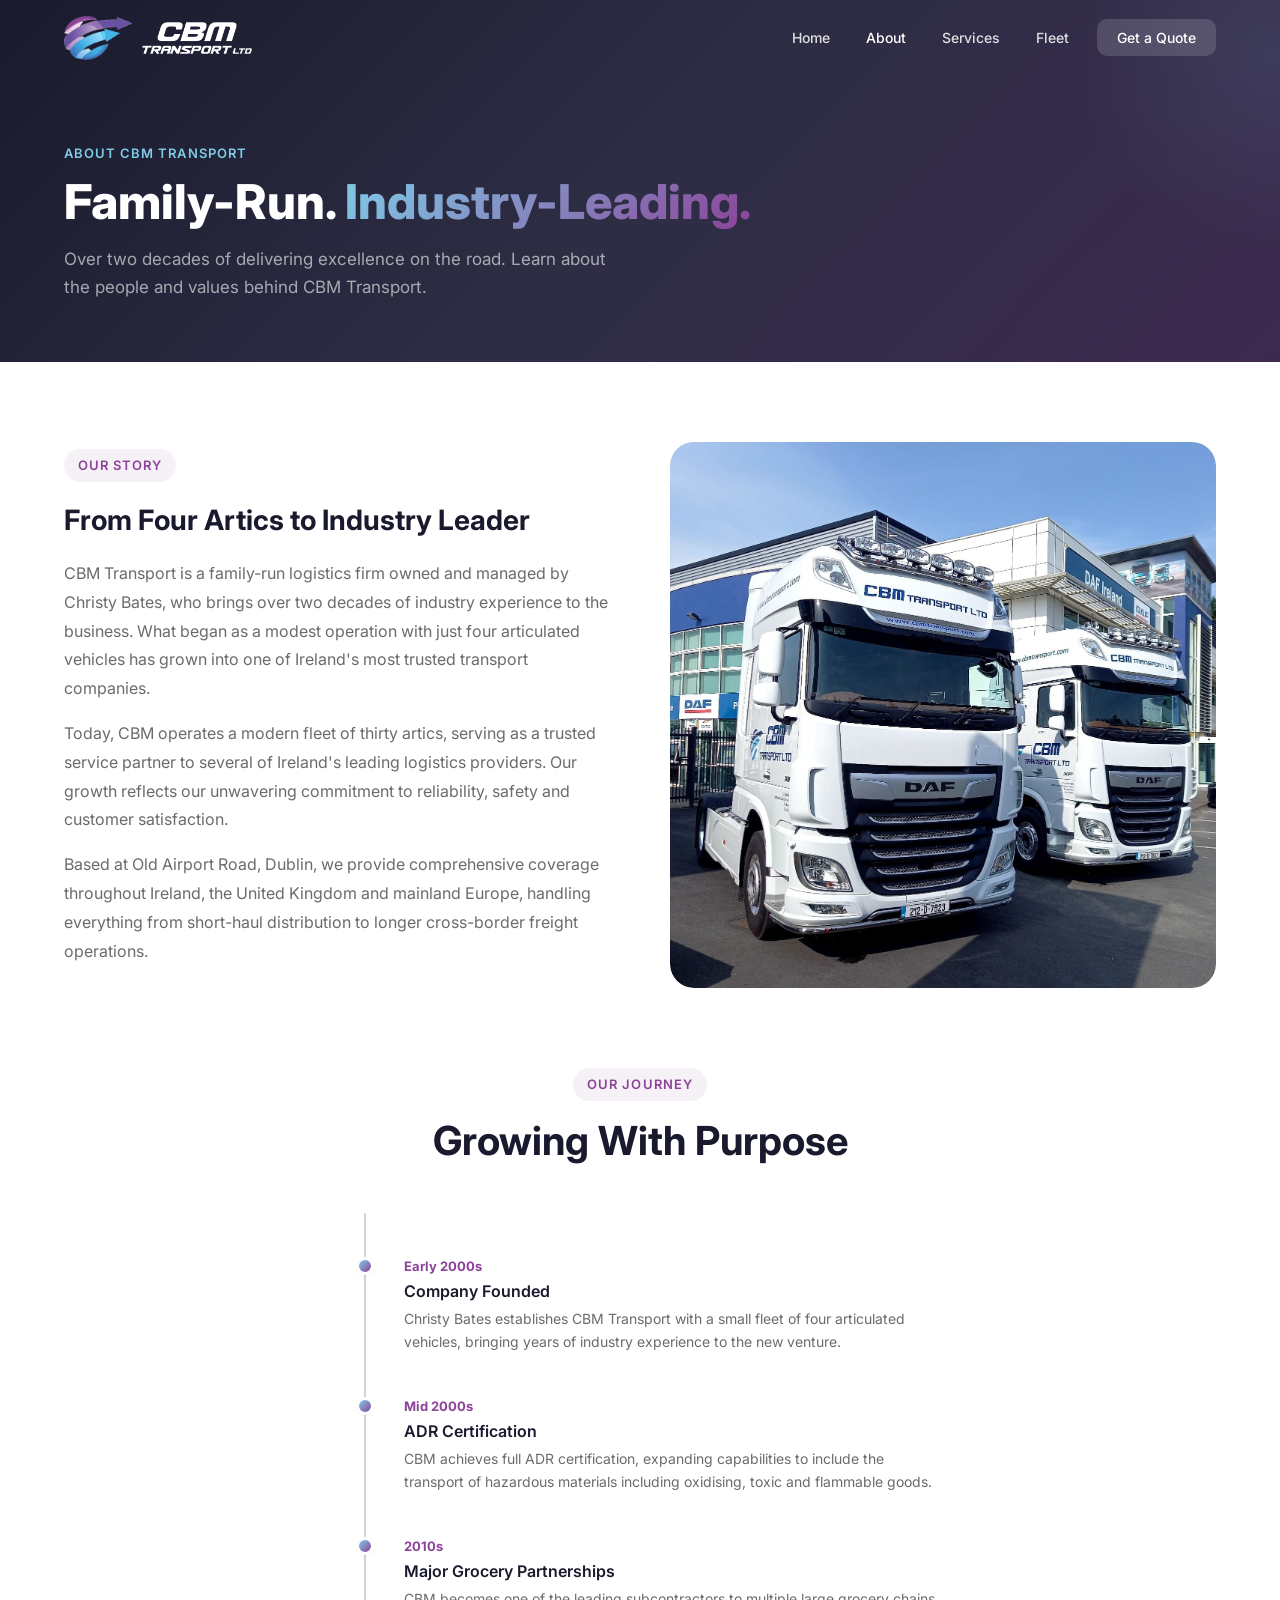
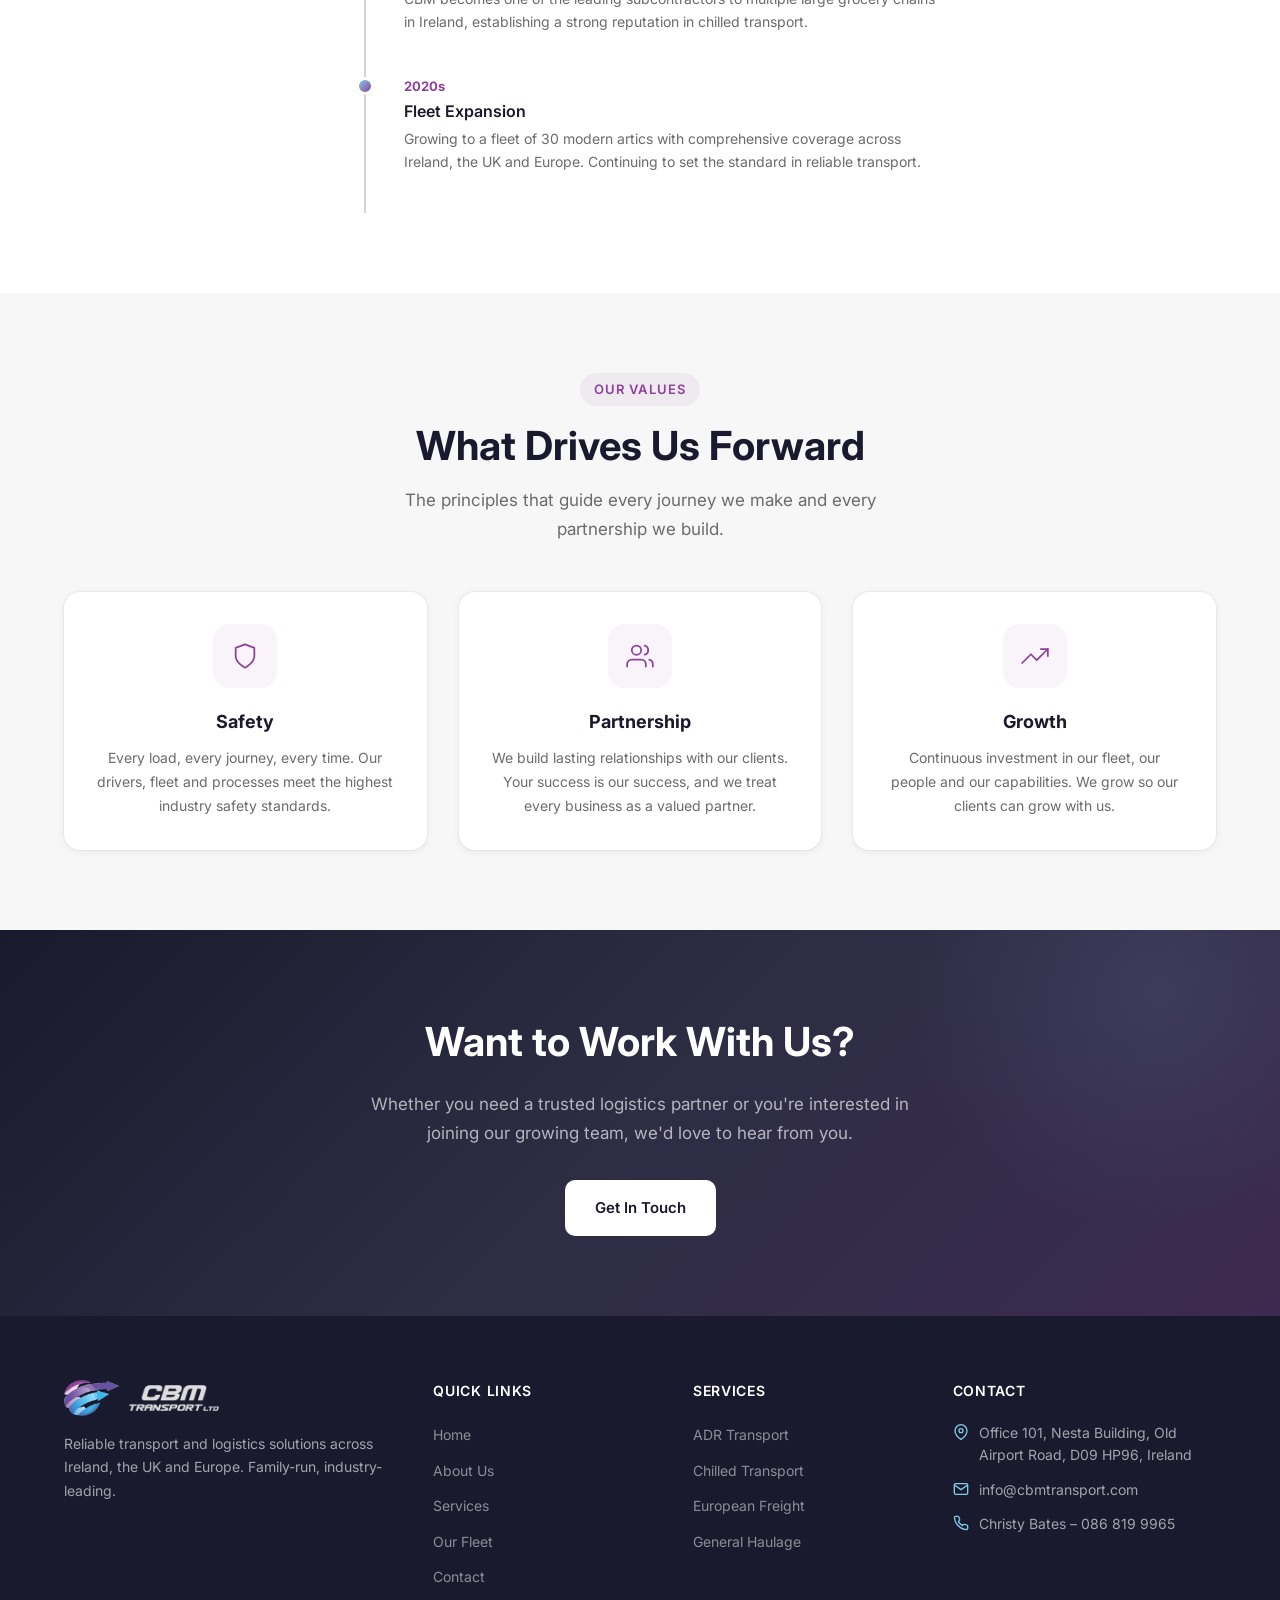
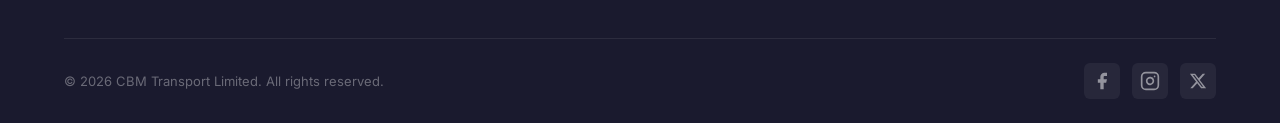
==== commit dffc6cfe: "Add real fleet imagery and update contact details Replace placeholder graphics with CBM fleet photos" ====
--- a/pages/about.html
+++ b/pages/about.html
@@ -53,8 +53,8 @@
                     <span class="section-header__tag">Our Story</span>
                     <h3>From Four Artics to Industry Leader</h3>
                     <p>CBM Transport is a family-run logistics firm owned and managed by Christy Bates, who brings over two decades of industry experience to the business. What began as a modest operation with just four articulated vehicles has grown into one of Ireland's most trusted transport companies.</p>
-                    <p>Today, CBM operates a modern fleet of twenty-plus artics, serving as a trusted service partner to several of Ireland's leading logistics providers. Our growth reflects our unwavering commitment to reliability, safety and customer satisfaction.</p>
-                    <p>Based in Rathcoole, Co. Dublin, we provide comprehensive coverage throughout Ireland, the United Kingdom and mainland Europe, handling everything from short-haul distribution to longer cross-border freight operations.</p>
+                    <p>Today, CBM operates a modern fleet of thirty artics, serving as a trusted service partner to several of Ireland's leading logistics providers. Our growth reflects our unwavering commitment to reliability, safety and customer satisfaction.</p>
+                    <p>Based at Old Airport Road, Dublin, we provide comprehensive coverage throughout Ireland, the United Kingdom and mainland Europe, handling everything from short-haul distribution to longer cross-border freight operations.</p>
                 </div>
                 <div class="about-preview__visual">
                     <div class="about-preview__image-wrapper">
@@ -91,7 +91,7 @@
                     <div class="timeline__dot"></div>
                     <span class="timeline__year">2020s</span>
                     <h4 class="timeline__title">Fleet Expansion</h4>
-                    <p class="timeline__desc">Growing to a fleet of 20+ modern artics with comprehensive coverage across Ireland, the UK and Europe. Continuing to set the standard in reliable transport.</p>
+                    <p class="timeline__desc">Growing to a fleet of 30 modern artics with comprehensive coverage across Ireland, the UK and Europe. Continuing to set the standard in reliable transport.</p>
                 </div>
             </div>
         </div>
@@ -189,21 +189,31 @@
                     <ul>
                         <li>
                             <svg width="16" height="16" viewBox="0 0 24 24" fill="none" stroke="currentColor" stroke-width="2"><path d="M21 10c0 7-9 13-9 13s-9-6-9-13a9 9 0 0 1 18 0z"/><circle cx="12" cy="10" r="3"/></svg>
-                            <span>Rathcoole, Co. Dublin, Ireland</span>
+                            <span>Office 101, Nesta Building, Old Airport Road, D09 HP96, Ireland</span>
                         </li>
                         <li>
                             <svg width="16" height="16" viewBox="0 0 24 24" fill="none" stroke="currentColor" stroke-width="2"><path d="M4 4h16c1.1 0 2 .9 2 2v12c0 1.1-.9 2-2 2H4c-1.1 0-2-.9-2-2V6c0-1.1.9-2 2-2z"/><polyline points="22,6 12,13 2,6"/></svg>
                             <span>info@cbmtransport.com</span>
                         </li>
+                        <li>
+                            <svg width="16" height="16" viewBox="0 0 24 24" fill="none" stroke="currentColor" stroke-width="2"><path d="M22 16.92v3a2 2 0 0 1-2.18 2 19.79 19.79 0 0 1-8.63-3.07 19.5 19.5 0 0 1-6-6 19.79 19.79 0 0 1-3.07-8.67A2 2 0 0 1 4.11 2h3a2 2 0 0 1 2 1.72 12.84 12.84 0 0 0 .7 2.81 2 2 0 0 1-.45 2.11L8.09 9.91a16 16 0 0 0 6 6l1.27-1.27a2 2 0 0 1 2.11-.45 12.84 12.84 0 0 0 2.81.7A2 2 0 0 1 22 16.92z"/></svg>
+                            <span>Christy Bates &ndash; 086 819 9965</span>
+                        </li>
                     </ul>
                 </div>
             </div>
             <div class="footer__bottom">
-                <p>&copy; 2024 CBM Transport Limited. All rights reserved.</p>
+                <p>&copy; 2026 CBM Transport Limited. All rights reserved.</p>
                 <div class="footer__social">
                     <a href="https://www.facebook.com/p/CBM-transport-ltd-100067966658637/" target="_blank" rel="noopener" aria-label="Facebook">
                         <svg width="20" height="20" viewBox="0 0 24 24" fill="currentColor"><path d="M18 2h-3a5 5 0 0 0-5 5v3H7v4h3v8h4v-8h3l1-4h-4V7a1 1 0 0 1 1-1h3z"/></svg>
                     </a>
+                    <a href="https://www.instagram.com/cbmtransport_" target="_blank" rel="noopener" aria-label="Instagram">
+                        <svg width="20" height="20" viewBox="0 0 24 24" fill="none" stroke="currentColor" stroke-width="2" stroke-linecap="round" stroke-linejoin="round"><rect x="2" y="2" width="20" height="20" rx="5" ry="5"/><path d="M16 11.37A4 4 0 1 1 12.63 8 4 4 0 0 1 16 11.37z"/><line x1="17.5" y1="6.5" x2="17.51" y2="6.5"/></svg>
+                    </a>
+                    <a href="https://x.com/CBMTransport" target="_blank" rel="noopener" aria-label="X (Twitter)">
+                        <svg width="18" height="18" viewBox="0 0 24 24" fill="currentColor"><path d="M18.244 2.25h3.308l-7.227 8.26 8.502 11.24H16.17l-5.214-6.817L4.99 21.75H1.68l7.73-8.835L1.254 2.25H8.08l4.713 6.231zm-1.161 17.52h1.833L7.084 4.126H5.117z"/></svg>
+                    </a>
                 </div>
             </div>
         </div>
--- a/css/style.css
+++ b/css/style.css
@@ -328,6 +328,7 @@
     width: 100%;
     height: 100%;
     object-fit: cover;
+    object-position: center center;
     border-radius: var(--radius-xl);
 }
 
@@ -829,7 +830,7 @@
 .about-preview__image-wrapper {
     border-radius: var(--radius-xl);
     overflow: hidden;
-    aspect-ratio: 4/3;
+    aspect-ratio: 1/1;
     background: var(--color-gray-200);
 }
 
@@ -912,6 +913,77 @@
     font-size: 14px;
     color: var(--color-gray-500);
     line-height: 1.7;
+}
+
+/* --- Fleet Gallery --- */
+.gallery {
+    padding: 100px 0;
+    background: var(--color-white, #fff);
+}
+
+.gallery__grid {
+    display: grid;
+    grid-template-columns: repeat(3, 1fr);
+    gap: 20px;
+    margin-top: 48px;
+    max-width: 960px;
+    margin-left: auto;
+    margin-right: auto;
+}
+
+.gallery__item {
+    position: relative;
+    margin: 0;
+    overflow: hidden;
+    border-radius: var(--radius-lg, 12px);
+    aspect-ratio: 1 / 1;
+    background: var(--color-gray-100, #eee);
+    box-shadow: 0 6px 18px rgba(0, 0, 0, 0.08);
+}
+
+/* No tile spans multiple columns: keeps every image at/below its
+   native resolution so the source screenshots stay sharp. */
+.gallery__item--wide {
+    grid-column: auto;
+}
+
+.gallery__item img {
+    width: 100%;
+    height: 100%;
+    object-fit: cover;
+    object-position: center center;
+    display: block;
+    transition: transform 0.5s ease;
+}
+
+/* Square tiles + square source images: minimal crop, trucks centred.
+   Small per-image nudges only where a truck sits off-centre in its photo. */
+.gallery__item--pos-daf-road img    { object-position: center center; }
+.gallery__item--pos-night-trees img { object-position: center center; }
+.gallery__item--pos-container img   { object-position: center center; }
+.gallery__item--pos-dealership img  { object-position: center center; }
+.gallery__item--pos-tesco img       { object-position: center center; }
+.gallery__item--pos-glass img       { object-position: center center; }
+
+.gallery__item:hover img {
+    transform: scale(1.04);
+}
+
+@media (max-width: 768px) {
+    .gallery {
+        padding: 64px 0;
+    }
+    .gallery__grid {
+        grid-template-columns: repeat(2, 1fr);
+        gap: 14px;
+    }
+}
+
+@media (max-width: 480px) {
+    .gallery__grid {
+        grid-template-columns: 1fr;
+        max-width: 360px;
+    }
 }
 
 /* --- CTA Banner --- */
@@ -1235,12 +1307,26 @@
 }
 
 .fleet-card__image {
-    aspect-ratio: 16/10;
+    aspect-ratio: 1/1;
     background: linear-gradient(135deg, var(--color-gray-100) 0%, var(--color-gray-200) 100%);
     display: flex;
     align-items: center;
     justify-content: center;
     color: var(--color-gray-400);
+    overflow: hidden;
+}
+
+.fleet-card__image img {
+    width: 100%;
+    height: 100%;
+    object-fit: cover;
+    object-position: center center;
+    display: block;
+    transition: transform 0.5s ease;
+}
+
+.fleet-card:hover .fleet-card__image img {
+    transform: scale(1.05);
 }
 
 .fleet-card__body {
@@ -1310,6 +1396,20 @@
     align-items: center;
     justify-content: center;
     color: var(--color-gray-400);
+    overflow: hidden;
+}
+
+.service-detail__visual img {
+    width: 100%;
+    height: 100%;
+    object-fit: cover;
+    object-position: center 35%;
+    display: block;
+}
+
+/* General Haulage uses a portrait-orientation photo; keep the cab (right side) in frame */
+.service-detail-card:nth-of-type(4) .service-detail__visual img {
+    object-position: 70% center;
 }
 
 .service-detail__content h3 {
